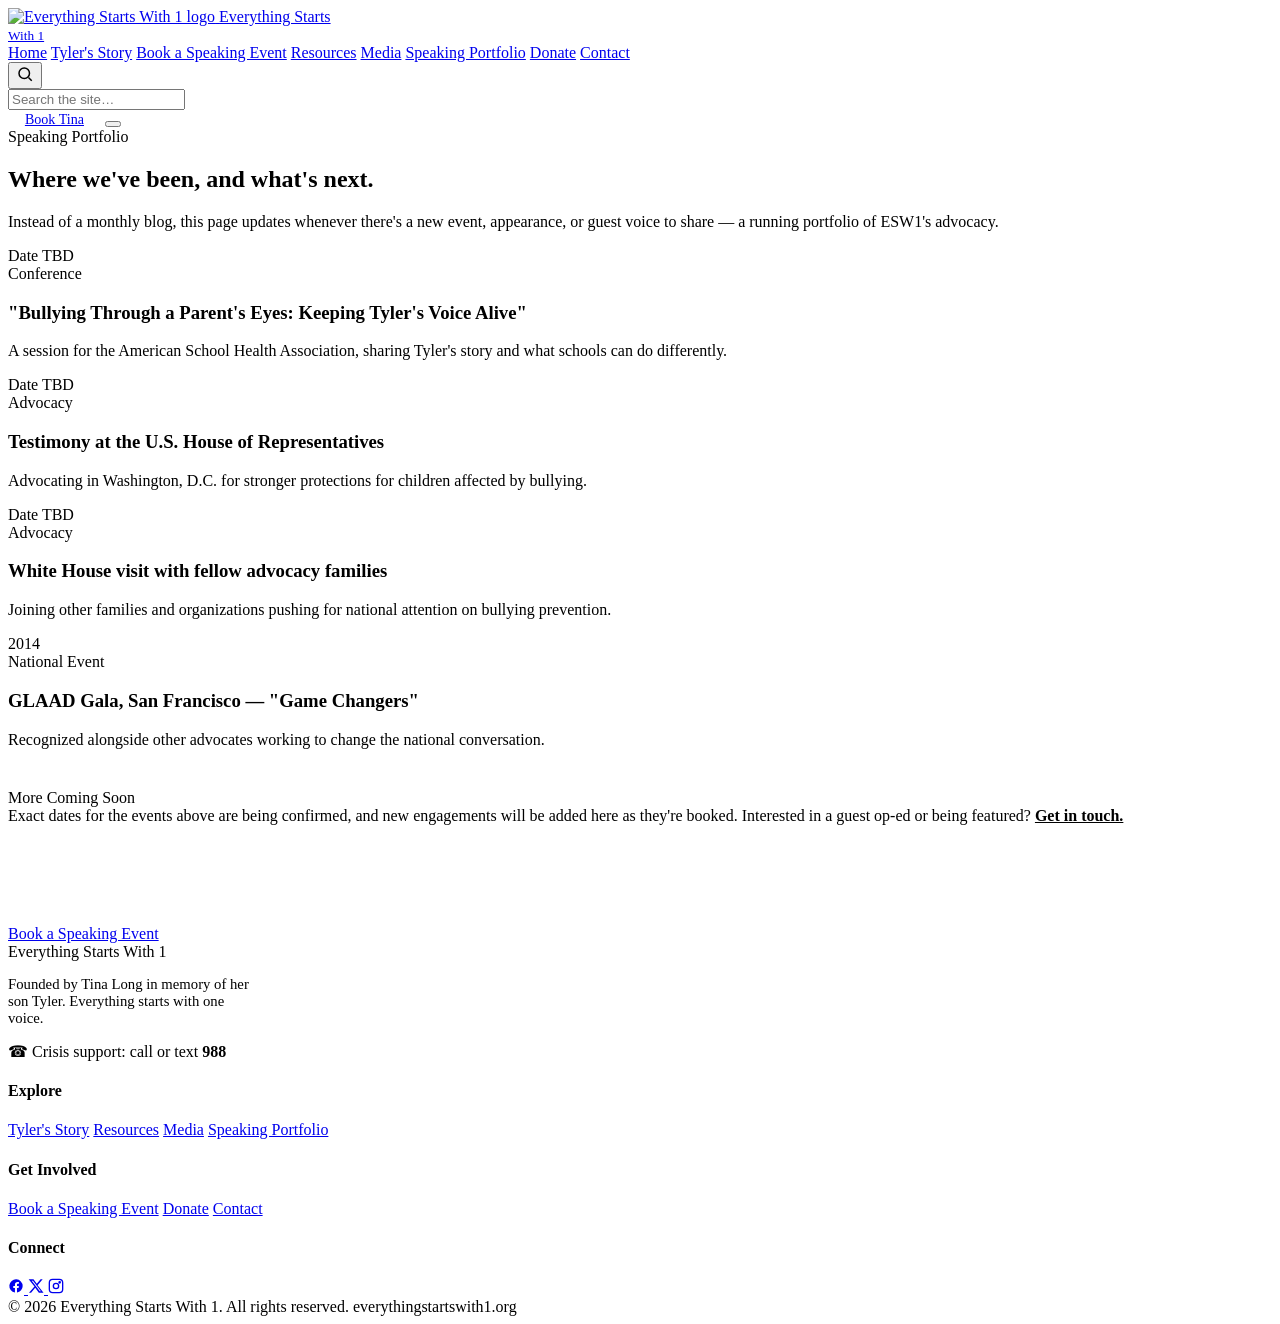
==== blog.html @ b25decd7 "Add files via upload" ====
<!DOCTYPE html>
<html lang="en">
<head>
<meta charset="UTF-8">
<meta name="viewport" content="width=device-width, initial-scale=1.0">
<title>Speaking Portfolio — Everything Starts With 1</title>
<meta name="description" content="A running record of Tina Long's speaking engagements and appearances, plus occasional guest op-eds.">
<link rel="icon" href="favicon.png">
<link rel="stylesheet" href="css/style.css">
</head>
<body>

<header class="site-header">
  <div class="nav-wrap">
    <a href="index.html" class="brand">
      <img src="assets/logo/esw1-logo.png" alt="Everything Starts With 1 logo">
      <span class="brand-name">Everything Starts<br><small>With 1</small></span>
    </a>
    <nav class="main-nav" aria-label="Primary">
      <a href="index.html">Home</a>
      <a href="tylers-story.html">Tyler's Story</a>
      <a href="book-a-speaking-event.html">Book a Speaking Event</a>
      <a href="resources.html">Resources</a>
      <a href="media.html">Media</a>
      <a href="blog.html" aria-current="page">Speaking Portfolio</a>
      <a href="donate.html">Donate</a>
      <a href="contact.html">Contact</a>
    </nav>
    <div class="nav-actions">
      <div class="search-wrap">
        <button class="search-toggle" aria-label="Search site">
          <svg width="18" height="18" viewBox="0 0 24 24" fill="none" stroke="currentColor" stroke-width="2"><circle cx="11" cy="11" r="7"/><line x1="21" y1="21" x2="16.65" y2="16.65"/></svg>
        </button>
        <div class="search-panel">
          <input type="search" class="search-input" placeholder="Search the site…" aria-label="Search">
          <div class="search-results"></div>
        </div>
      </div>
      <a href="book-a-speaking-event.html" class="btn btn-primary" style="padding:0.6em 1.2em;font-size:0.88rem;">Book Tina</a>
      <button class="nav-toggle" aria-label="Menu"><span></span><span></span><span></span></button>
    </div>
  </div>
</header>

<section class="page-hero">
  <div class="container">
    <span class="eyebrow">Speaking Portfolio</span>
    <h1>Where we've been, and what's next.</h1>
    <p class="lede">Instead of a monthly blog, this page updates whenever there's a new event, appearance, or guest voice to share — a running portfolio of ESW1's advocacy.</p>
  </div>
</section>

<section>
  <div class="container">
    <div class="event-list">

      <div class="event-row">
        <div class="event-date">Date TBD</div>
        <div>
          <span class="tag">Conference</span>
          <h3>"Bullying Through a Parent's Eyes: Keeping Tyler's Voice Alive"</h3>
          <p>A session for the American School Health Association, sharing Tyler's story and what schools can do differently.</p>
        </div>
      </div>

      <div class="event-row">
        <div class="event-date">Date TBD</div>
        <div>
          <span class="tag">Advocacy</span>
          <h3>Testimony at the U.S. House of Representatives</h3>
          <p>Advocating in Washington, D.C. for stronger protections for children affected by bullying.</p>
        </div>
      </div>

      <div class="event-row">
        <div class="event-date">Date TBD</div>
        <div>
          <span class="tag">Advocacy</span>
          <h3>White House visit with fellow advocacy families</h3>
          <p>Joining other families and organizations pushing for national attention on bullying prevention.</p>
        </div>
      </div>

      <div class="event-row">
        <div class="event-date">2014</div>
        <div>
          <span class="tag">National Event</span>
          <h3>GLAAD Gala, San Francisco — "Game Changers"</h3>
          <p>Recognized alongside other advocates working to change the national conversation.</p>
        </div>
      </div>

    </div>

    <div class="placeholder-box" style="margin-top:40px;">
      <span class="eyebrow">More Coming Soon</span>
      <p style="margin:0;">Exact dates for the events above are being confirmed, and new engagements will be added here as they're booked. Interested in a guest op-ed or being featured? <a href="contact.html" style="color:var(--color-orange-dark);font-weight:600;">Get in touch.</a></p>
    </div>
  </div>
</section>

<section class="section-alt tight">
  <div class="container">
    <div class="cta-band" style="background:var(--color-ink);">
      <div>
        <h2 style="color:#fff;">Have an event coming up?</h2>
        <p style="color:rgba(255,255,255,0.85);">Let's add it to the list — book Tina to speak with your community.</p>
      </div>
      <a href="book-a-speaking-event.html" class="btn btn-on-dark">Book a Speaking Event</a>
    </div>
  </div>
</section>

<footer class="site-footer">
  <div class="container">
    <div class="footer-grid">
      <div>
        <div class="footer-brand"><img src="assets/logo/esw1-logo.png" alt=""><span>Everything Starts With 1</span></div>
        <p style="max-width:34ch;font-size:0.92rem;">Founded by Tina Long in memory of her son Tyler. Everything starts with one voice.</p>
        <div class="footer-crisis">☎ Crisis support: call or text <strong>988</strong></div>
      </div>
      <div class="footer-col">
        <h4>Explore</h4>
        <a href="tylers-story.html">Tyler's Story</a>
        <a href="resources.html">Resources</a>
        <a href="media.html">Media</a>
        <a href="blog.html">Speaking Portfolio</a>
      </div>
      <div class="footer-col">
        <h4>Get Involved</h4>
        <a href="book-a-speaking-event.html">Book a Speaking Event</a>
        <a href="donate.html">Donate</a>
        <a href="contact.html">Contact</a>
      </div>
      <div class="footer-col">
        <h4>Connect</h4>
        <div class="social-row">
          <a href="https://www.facebook.com/everythingstartswith1" aria-label="Facebook" target="_blank" rel="noopener">
            <svg width="16" height="16" viewBox="0 0 24 24" fill="currentColor"><path d="M22 12a10 10 0 10-11.6 9.9v-7H7.9V12h2.5V9.8c0-2.5 1.5-3.9 3.8-3.9 1.1 0 2.2.2 2.2.2v2.5h-1.3c-1.2 0-1.6.8-1.6 1.6V12h2.8l-.4 2.9h-2.4v7A10 10 0 0022 12z"/></svg>
          </a>
          <a href="https://twitter.com/ESW1org" aria-label="Twitter / X" target="_blank" rel="noopener">
            <svg width="16" height="16" viewBox="0 0 24 24" fill="currentColor"><path d="M18.9 2H22l-7.6 8.7L23.3 22h-7l-5.5-7.2L4.6 22H1.5l8.2-9.3L1 2h7.2l5 6.6L18.9 2zm-1.2 18h1.7L7.4 4h-1.8l12.1 16z"/></svg>
          </a>
          <a href="#" aria-label="Instagram">
            <svg width="16" height="16" viewBox="0 0 24 24" fill="none" stroke="currentColor" stroke-width="2"><rect x="2" y="2" width="20" height="20" rx="5"/><circle cx="12" cy="12" r="4"/><circle cx="17.5" cy="6.5" r="1"/></svg>
          </a>
        </div>
      </div>
    </div>
    <div class="footer-bottom">
      <span>© 2026 Everything Starts With 1. All rights reserved.</span>
      <span>everythingstartswith1.org</span>
    </div>
  </div>
</footer>

<script src="js/main.js"></script>
</body>
</html>
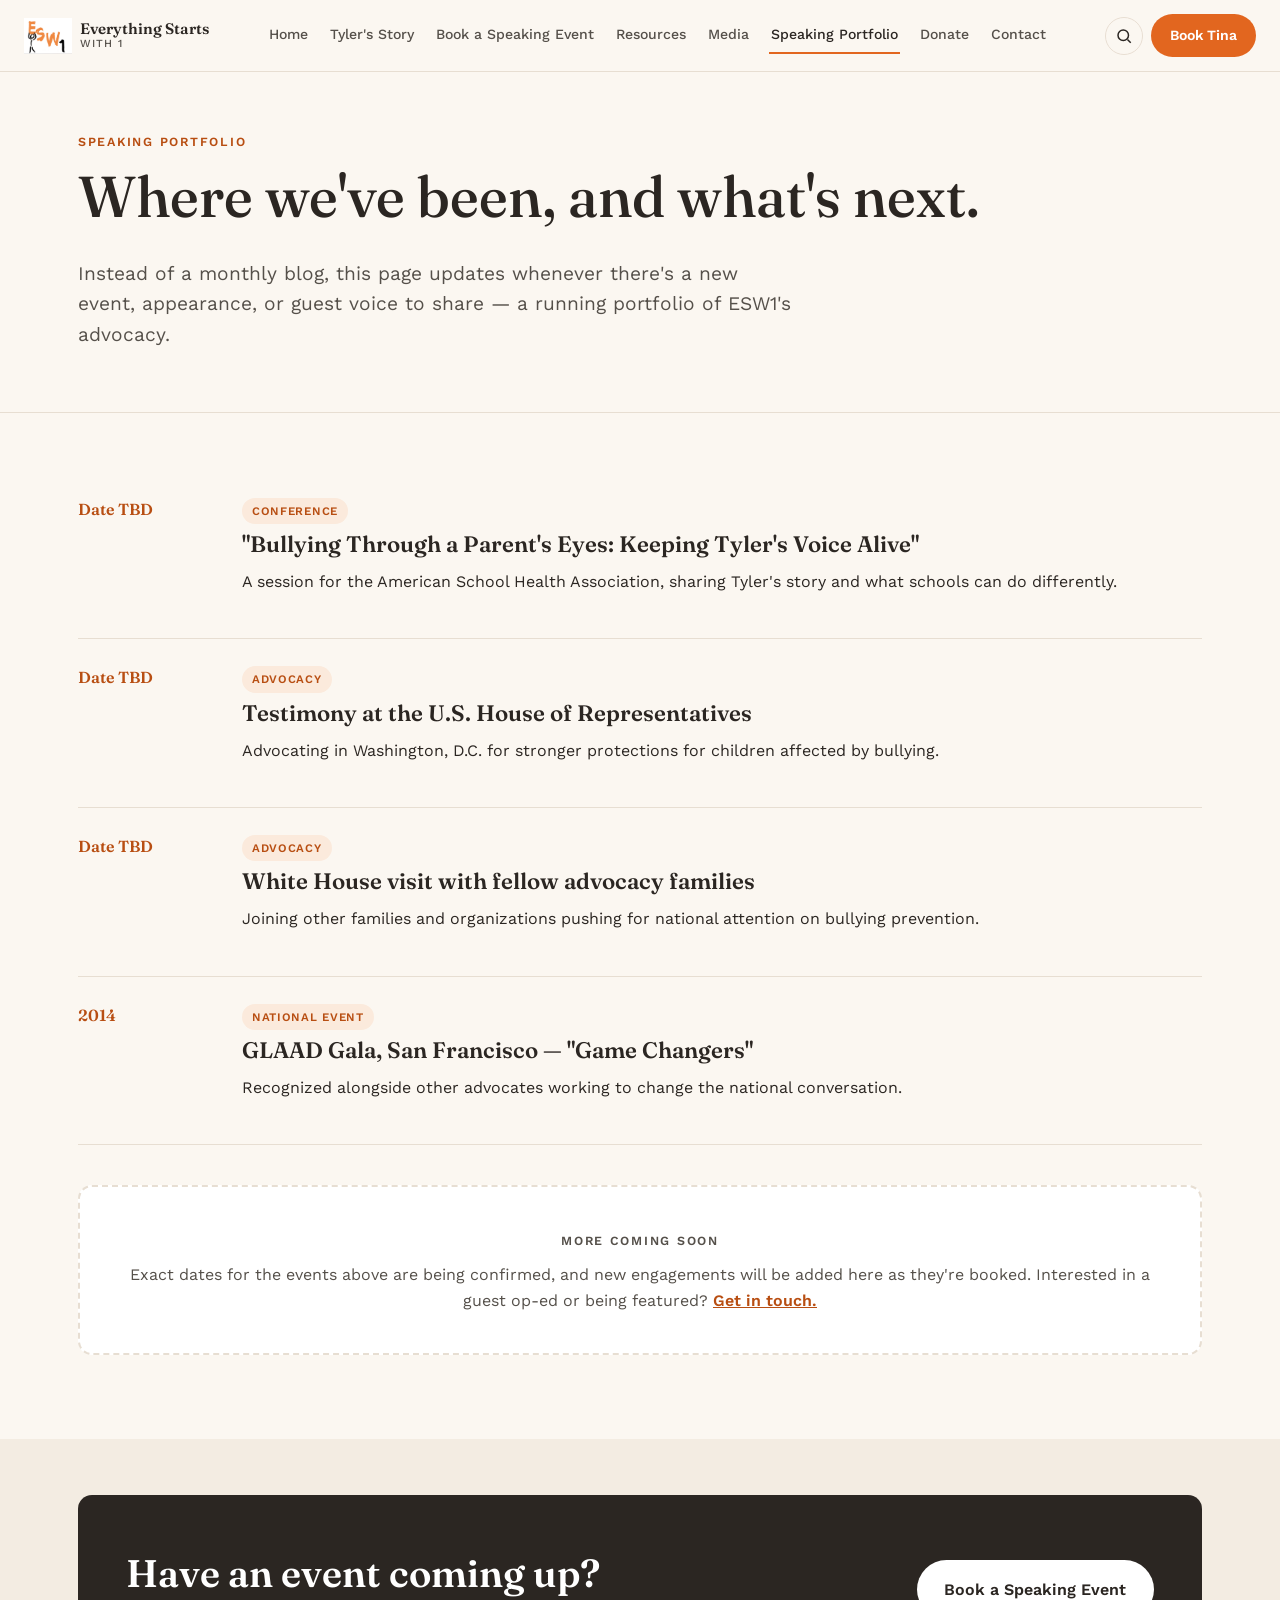
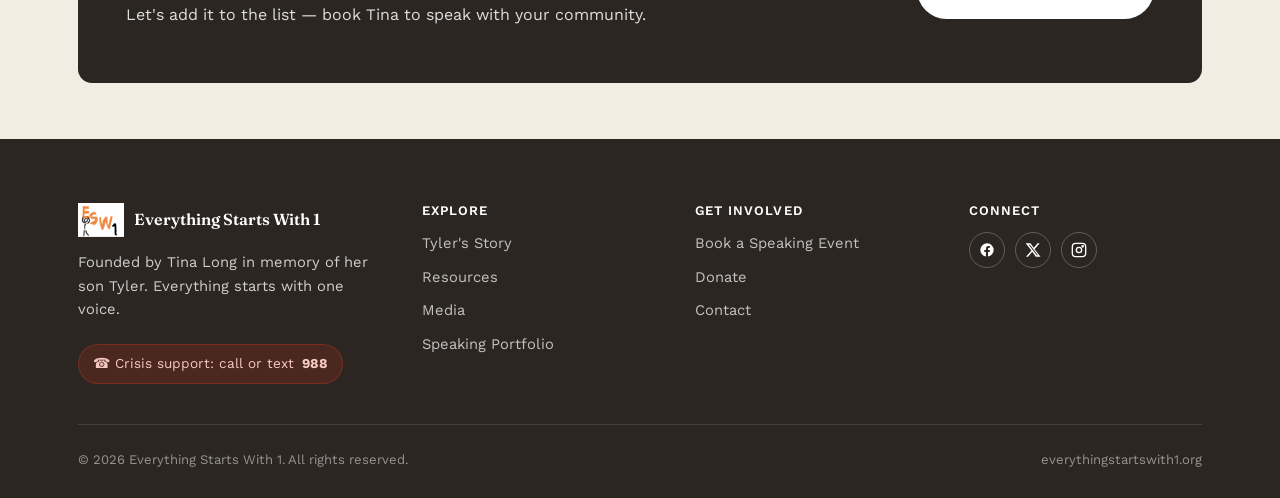
==== commit ffa3791d: "Add files via upload" ====
--- a/blog.html
+++ b/blog.html
@@ -6,14 +6,14 @@
 <title>Speaking Portfolio — Everything Starts With 1</title>
 <meta name="description" content="A running record of Tina Long's speaking engagements and appearances, plus occasional guest op-eds.">
 <link rel="icon" href="favicon.png">
-<link rel="stylesheet" href="css/style.css">
+<link rel="stylesheet" href="style.css">
 </head>
 <body>
 
 <header class="site-header">
   <div class="nav-wrap">
     <a href="index.html" class="brand">
-      <img src="assets/logo/esw1-logo.png" alt="Everything Starts With 1 logo">
+      <img src="esw1-logo.png" alt="Everything Starts With 1 logo">
       <span class="brand-name">Everything Starts<br><small>With 1</small></span>
     </a>
     <nav class="main-nav" aria-label="Primary">
@@ -115,7 +115,7 @@
   <div class="container">
     <div class="footer-grid">
       <div>
-        <div class="footer-brand"><img src="assets/logo/esw1-logo.png" alt=""><span>Everything Starts With 1</span></div>
+        <div class="footer-brand"><img src="esw1-logo.png" alt=""><span>Everything Starts With 1</span></div>
         <p style="max-width:34ch;font-size:0.92rem;">Founded by Tina Long in memory of her son Tyler. Everything starts with one voice.</p>
         <div class="footer-crisis">☎ Crisis support: call or text <strong>988</strong></div>
       </div>
@@ -154,6 +154,6 @@
   </div>
 </footer>
 
-<script src="js/main.js"></script>
+<script src="main.js"></script>
 </body>
 </html>
--- a/style.css
+++ b/style.css
@@ -0,0 +1,796 @@
+/* =========================================================
+   Everything Starts With 1 — Design System
+   Warm editorial: generous whitespace, big photography,
+   orange accent on soft neutrals, hopeful not somber.
+   ========================================================= */
+
+@import url('https://fonts.googleapis.com/css2?family=Fraunces:opsz,wght@9..144,400;9..144,500;9..144,600;9..144,700&family=Work+Sans:wght@400;500;600;700&display=swap');
+
+:root {
+  /* Color */
+  --color-orange: #E2661F;
+  --color-orange-dark: #B84E12;
+  --color-orange-tint: #FBEADC;
+  --color-ink: #2B2622;
+  --color-ink-soft: #55504A;
+  --color-paper: #FBF7F1;
+  --color-paper-alt: #F3ECE2;
+  --color-white: #FFFFFF;
+  --color-line: #E7DED2;
+  --color-crisis: #A6321F;
+  --color-crisis-tint: #FBE9E5;
+
+  /* Type */
+  --font-display: 'Fraunces', Georgia, serif;
+  --font-body: 'Work Sans', -apple-system, BlinkMacSystemFont, sans-serif;
+
+  /* Layout */
+  --max-width: 1180px;
+  --radius: 14px;
+  --radius-sm: 8px;
+  --shadow-soft: 0 12px 32px rgba(43, 38, 34, 0.08);
+}
+
+* { box-sizing: border-box; }
+html { scroll-behavior: smooth; }
+
+body {
+  margin: 0;
+  font-family: var(--font-body);
+  color: var(--color-ink);
+  background: var(--color-paper);
+  line-height: 1.6;
+  -webkit-font-smoothing: antialiased;
+}
+
+img { max-width: 100%; display: block; }
+
+a { color: inherit; }
+
+.container {
+  max-width: var(--max-width);
+  margin: 0 auto;
+  padding: 0 28px;
+}
+
+h1, h2, h3, h4 {
+  font-family: var(--font-display);
+  font-weight: 600;
+  line-height: 1.15;
+  margin: 0 0 0.5em;
+  color: var(--color-ink);
+}
+
+h1 { font-size: clamp(2.4rem, 4.5vw, 4rem); font-weight: 500; }
+h2 { font-size: clamp(1.9rem, 3vw, 2.6rem); }
+h3 { font-size: 1.4rem; }
+
+p { margin: 0 0 1.1em; }
+
+.eyebrow {
+  display: inline-block;
+  font-family: var(--font-body);
+  font-weight: 600;
+  font-size: 0.78rem;
+  letter-spacing: 0.14em;
+  text-transform: uppercase;
+  color: var(--color-orange-dark);
+  margin-bottom: 0.9em;
+}
+
+.lede {
+  font-size: 1.2rem;
+  color: var(--color-ink-soft);
+  max-width: 60ch;
+}
+
+/* Buttons */
+.btn {
+  display: inline-flex;
+  align-items: center;
+  gap: 0.5em;
+  font-family: var(--font-body);
+  font-weight: 600;
+  font-size: 1rem;
+  padding: 0.9em 1.6em;
+  border-radius: 999px;
+  text-decoration: none;
+  border: 2px solid transparent;
+  cursor: pointer;
+  transition: transform 0.15s ease, box-shadow 0.15s ease, background 0.15s ease, color .15s ease;
+}
+.btn-primary {
+  background: var(--color-orange);
+  color: var(--color-white);
+}
+.btn-primary:hover { background: var(--color-orange-dark); transform: translateY(-1px); }
+.btn-secondary {
+  background: transparent;
+  border-color: var(--color-ink);
+  color: var(--color-ink);
+}
+.btn-secondary:hover { background: var(--color-ink); color: var(--color-white); }
+.btn-on-dark {
+  background: var(--color-white);
+  color: var(--color-ink);
+}
+.btn-on-dark:hover { background: var(--color-orange-tint); }
+.btn-ghost {
+  background: transparent;
+  border-color: rgba(255,255,255,0.6);
+  color: var(--color-white);
+}
+.btn-ghost:hover { background: rgba(255,255,255,0.15); }
+
+.btn-row { display: flex; flex-wrap: wrap; gap: 14px; }
+
+/* =========================================================
+   Header / Nav
+   ========================================================= */
+.site-header {
+  position: sticky;
+  top: 0;
+  z-index: 100;
+  background: rgba(251, 247, 241, 0.92);
+  backdrop-filter: blur(8px);
+  border-bottom: 1px solid var(--color-line);
+}
+.nav-wrap {
+  max-width: 1360px;
+  margin: 0 auto;
+  padding: 14px 24px;
+  display: flex;
+  align-items: center;
+  justify-content: space-between;
+  gap: 16px;
+}
+.brand {
+  display: flex;
+  align-items: center;
+  gap: 8px;
+  text-decoration: none;
+  flex-shrink: 0;
+}
+.brand img { height: 36px; width: auto; }
+.brand-name {
+  font-family: var(--font-display);
+  font-weight: 600;
+  font-size: 0.95rem;
+  color: var(--color-ink);
+  line-height: 1.1;
+  white-space: nowrap;
+}
+.brand-name small {
+  display: block;
+  font-family: var(--font-body);
+  font-weight: 500;
+  font-size: 0.68rem;
+  letter-spacing: 0.08em;
+  text-transform: uppercase;
+  color: var(--color-ink-soft);
+}
+
+.main-nav {
+  display: flex;
+  align-items: center;
+  gap: 18px;
+  flex-wrap: nowrap;
+  white-space: nowrap;
+}
+.main-nav a {
+  text-decoration: none;
+  font-weight: 500;
+  font-size: 0.88rem;
+  color: var(--color-ink-soft);
+  padding: 6px 2px;
+  border-bottom: 2px solid transparent;
+  transition: color .15s ease, border-color .15s ease;
+}
+.main-nav a:hover,
+.main-nav a[aria-current="page"] {
+  color: var(--color-ink);
+  border-color: var(--color-orange);
+}
+
+.nav-actions { display: flex; align-items: center; gap: 8px; flex-shrink: 0; }
+
+.nav-toggle {
+  display: none;
+  background: none;
+  border: none;
+  cursor: pointer;
+  padding: 8px;
+}
+.nav-toggle span {
+  display: block;
+  width: 24px;
+  height: 2px;
+  background: var(--color-ink);
+  margin: 5px 0;
+}
+
+/* Search */
+.search-wrap { position: relative; }
+.search-toggle {
+  background: none;
+  border: 1px solid var(--color-line);
+  border-radius: 999px;
+  width: 38px;
+  height: 38px;
+  display: flex;
+  align-items: center;
+  justify-content: center;
+  cursor: pointer;
+  color: var(--color-ink);
+}
+.search-toggle:hover { background: var(--color-orange-tint); border-color: var(--color-orange); }
+.search-panel {
+  display: none;
+  position: absolute;
+  right: 0;
+  top: calc(100% + 10px);
+  width: min(360px, 88vw);
+  background: var(--color-white);
+  border: 1px solid var(--color-line);
+  border-radius: var(--radius);
+  box-shadow: var(--shadow-soft);
+  padding: 14px;
+}
+.search-panel.open { display: block; }
+.search-panel input[type="search"] {
+  width: 100%;
+  padding: 10px 12px;
+  border-radius: var(--radius-sm);
+  border: 1px solid var(--color-line);
+  font-family: var(--font-body);
+  font-size: 0.95rem;
+  outline: none;
+}
+.search-panel input[type="search"]:focus { border-color: var(--color-orange); }
+.search-results { margin-top: 10px; max-height: 300px; overflow-y: auto; }
+.search-results a {
+  display: block;
+  text-decoration: none;
+  padding: 9px 8px;
+  border-radius: var(--radius-sm);
+  color: var(--color-ink);
+}
+.search-results a:hover { background: var(--color-orange-tint); }
+.search-results .result-title { font-weight: 600; font-size: 0.92rem; }
+.search-results .result-desc { font-size: 0.82rem; color: var(--color-ink-soft); }
+.search-empty { font-size: 0.85rem; color: var(--color-ink-soft); padding: 8px; }
+
+/* =========================================================
+   Hero
+   ========================================================= */
+.hero {
+  position: relative;
+  overflow: hidden;
+  background: var(--color-ink);
+  color: var(--color-white);
+}
+.hero-grid {
+  max-width: var(--max-width);
+  margin: 0 auto;
+  padding: 64px 28px 56px;
+  display: grid;
+  grid-template-columns: 1.05fr 0.95fr;
+  gap: 48px;
+  align-items: center;
+}
+.hero-copy .eyebrow { color: #F4B183; }
+.hero h1 { color: var(--color-white); }
+.hero-copy .lede { color: rgba(255,255,255,0.82); }
+.hero-image-frame {
+  position: relative;
+  border-radius: var(--radius);
+  overflow: hidden;
+  box-shadow: var(--shadow-soft);
+  aspect-ratio: 4 / 5;
+}
+.hero-image-frame img {
+  width: 100%; height: 100%; object-fit: cover; object-position: top center;
+}
+.hero-image-caption {
+  position: absolute;
+  left: 0; right: 0; bottom: 0;
+  padding: 18px 20px;
+  background: linear-gradient(0deg, rgba(0,0,0,0.55), transparent);
+  color: #fff;
+  font-size: 0.85rem;
+}
+
+/* Tribute song widget */
+.song-widget {
+  margin-top: 28px;
+  display: inline-flex;
+  align-items: center;
+  gap: 12px;
+  background: rgba(255,255,255,0.08);
+  border: 1px solid rgba(255,255,255,0.22);
+  border-radius: 999px;
+  padding: 8px 18px 8px 8px;
+}
+.song-widget button.song-play {
+  width: 40px; height: 40px;
+  border-radius: 50%;
+  border: none;
+  background: var(--color-orange);
+  color: #fff;
+  display: flex; align-items: center; justify-content: center;
+  cursor: pointer;
+  flex-shrink: 0;
+}
+.song-widget button.song-play:hover { background: var(--color-orange-dark); }
+.song-meta { font-size: 0.85rem; line-height: 1.25; }
+.song-meta strong { display: block; font-size: 0.88rem; }
+.song-meta span { color: rgba(255,255,255,0.65); }
+
+/* =========================================================
+   Sections
+   ========================================================= */
+section { padding: 84px 0; }
+section.tight { padding: 56px 0; }
+.section-alt { background: var(--color-paper-alt); }
+.section-ink { background: var(--color-ink); color: var(--color-white); }
+.section-ink .eyebrow { color: #F4B183; }
+.section-ink h2 { color: var(--color-white); }
+
+.section-head {
+  max-width: 640px;
+  margin: 0 auto 44px;
+  text-align: center;
+}
+.section-head.left { margin: 0 0 44px; text-align: left; }
+
+/* Mission / story hook */
+.hook-grid {
+  display: grid;
+  grid-template-columns: 0.9fr 1.1fr;
+  gap: 56px;
+  align-items: center;
+}
+.hook-grid img {
+  border-radius: var(--radius);
+  box-shadow: var(--shadow-soft);
+}
+.mission-quote {
+  font-family: var(--font-display);
+  font-size: clamp(1.3rem, 2vw, 1.7rem);
+  font-weight: 500;
+  line-height: 1.4;
+  color: var(--color-ink);
+  border-left: 3px solid var(--color-orange);
+  padding-left: 22px;
+  margin: 26px 0;
+}
+
+/* Cards / grid */
+.grid-3 { display: grid; grid-template-columns: repeat(3, 1fr); gap: 28px; }
+.grid-2 { display: grid; grid-template-columns: repeat(2, 1fr); gap: 28px; }
+.card {
+  background: var(--color-white);
+  border-radius: var(--radius);
+  padding: 32px 28px;
+  border: 1px solid var(--color-line);
+  height: 100%;
+}
+.card .icon-badge {
+  width: 46px; height: 46px;
+  border-radius: 50%;
+  background: var(--color-orange-tint);
+  color: var(--color-orange-dark);
+  display: flex; align-items: center; justify-content: center;
+  margin-bottom: 16px;
+}
+
+/* CTA band */
+.cta-band {
+  background: var(--color-orange);
+  color: var(--color-white);
+  border-radius: var(--radius);
+  padding: 56px 48px;
+  display: flex;
+  align-items: center;
+  justify-content: space-between;
+  gap: 32px;
+  flex-wrap: wrap;
+}
+.cta-band h2 { color: var(--color-white); margin-bottom: 6px; }
+.cta-band p { color: rgba(255,255,255,0.9); margin: 0; }
+
+/* Crisis strip */
+.crisis-strip {
+  background: var(--color-crisis-tint);
+  border-top: 1px solid #EFCFC7;
+  border-bottom: 1px solid #EFCFC7;
+}
+.crisis-strip .container {
+  padding-top: 18px;
+  padding-bottom: 18px;
+  display: flex;
+  align-items: center;
+  gap: 14px;
+  flex-wrap: wrap;
+  justify-content: center;
+  text-align: center;
+}
+.crisis-strip strong { color: var(--color-crisis); }
+.crisis-strip a.btn {
+  padding: 0.5em 1.2em;
+  font-size: 0.9rem;
+  background: var(--color-crisis);
+  color: #fff;
+}
+.crisis-strip a.btn:hover { background: #7E2617; }
+
+/* Carousel */
+.carousel {
+  display: flex;
+  gap: 18px;
+  overflow-x: auto;
+  scroll-snap-type: x mandatory;
+  padding-bottom: 10px;
+  -webkit-overflow-scrolling: touch;
+}
+.carousel::-webkit-scrollbar { height: 8px; }
+.carousel::-webkit-scrollbar-thumb { background: var(--color-line); border-radius: 8px; }
+.carousel-item {
+  flex: 0 0 auto;
+  width: 260px;
+  scroll-snap-align: start;
+  border-radius: var(--radius-sm);
+  overflow: hidden;
+  box-shadow: var(--shadow-soft);
+  background: var(--color-white);
+}
+.carousel-item img { width: 100%; height: 300px; object-fit: cover; }
+.carousel-item .cap { padding: 10px 12px; font-size: 0.82rem; color: var(--color-ink-soft); }
+
+/* Timeline (Tyler's Story) */
+.timeline { border-left: 2px solid var(--color-line); margin-left: 8px; padding-left: 32px; }
+.timeline-item { position: relative; padding-bottom: 40px; }
+.timeline-item:last-child { padding-bottom: 0; }
+.timeline-item::before {
+  content: '';
+  position: absolute;
+  left: -38px; top: 4px;
+  width: 12px; height: 12px;
+  border-radius: 50%;
+  background: var(--color-orange);
+  border: 3px solid var(--color-paper);
+  box-shadow: 0 0 0 2px var(--color-orange);
+}
+.timeline-item .year {
+  font-family: var(--font-display);
+  color: var(--color-orange-dark);
+  font-weight: 600;
+  font-size: 0.95rem;
+  margin-bottom: 4px;
+  display: block;
+}
+
+/* Forms */
+.form-card {
+  background: var(--color-white);
+  border: 1px solid var(--color-line);
+  border-radius: var(--radius);
+  padding: 40px;
+  box-shadow: var(--shadow-soft);
+}
+.form-row { margin-bottom: 20px; }
+.form-row label {
+  display: block;
+  font-weight: 600;
+  font-size: 0.9rem;
+  margin-bottom: 6px;
+}
+.form-row input,
+.form-row textarea,
+.form-row select {
+  width: 100%;
+  padding: 12px 14px;
+  border-radius: var(--radius-sm);
+  border: 1px solid var(--color-line);
+  font-family: var(--font-body);
+  font-size: 1rem;
+  background: var(--color-paper);
+  outline: none;
+}
+.form-row input:focus,
+.form-row textarea:focus,
+.form-row select:focus { border-color: var(--color-orange); background: var(--color-white); }
+.form-row.two-col { display: grid; grid-template-columns: 1fr 1fr; gap: 20px; }
+.form-note { font-size: 0.85rem; color: var(--color-ink-soft); margin-top: 14px; }
+.form-success {
+  display: none;
+  background: #EAF5EC;
+  border: 1px solid #C8E6CB;
+  color: #2E5D34;
+  padding: 16px 18px;
+  border-radius: var(--radius-sm);
+  margin-bottom: 20px;
+  font-size: 0.92rem;
+}
+
+/* Credibility: stats, featured-in pills, accordion lists */
+.stat-grid {
+  display: grid;
+  grid-template-columns: repeat(4, 1fr);
+  gap: 20px;
+  margin-bottom: 40px;
+}
+.stat-card {
+  text-align: center;
+  background: var(--color-white);
+  border: 1px solid var(--color-line);
+  border-radius: var(--radius);
+  padding: 26px 16px;
+}
+.stat-card .num {
+  display: block;
+  font-family: var(--font-display);
+  font-size: 2.1rem;
+  font-weight: 600;
+  color: var(--color-orange-dark);
+  line-height: 1;
+  margin-bottom: 6px;
+}
+.stat-card .label {
+  font-size: 0.82rem;
+  color: var(--color-ink-soft);
+  letter-spacing: 0.02em;
+}
+
+.featured-in-label {
+  font-size: 0.78rem;
+  font-weight: 600;
+  letter-spacing: 0.1em;
+  text-transform: uppercase;
+  color: var(--color-ink-soft);
+  margin-bottom: 14px;
+}
+.pill-row { display: flex; flex-wrap: wrap; gap: 10px; }
+.pill {
+  display: inline-block;
+  background: var(--color-white);
+  border: 1px solid var(--color-line);
+  border-radius: 999px;
+  padding: 8px 18px;
+  font-size: 0.88rem;
+  font-weight: 600;
+  color: var(--color-ink);
+}
+
+.detail-lists { display: flex; flex-direction: column; gap: 12px; }
+.detail-lists details {
+  background: var(--color-white);
+  border: 1px solid var(--color-line);
+  border-radius: var(--radius-sm);
+  padding: 4px 22px;
+}
+.detail-lists summary {
+  cursor: pointer;
+  padding: 16px 0;
+  font-weight: 600;
+  font-family: var(--font-display);
+  font-size: 1.05rem;
+  display: flex;
+  align-items: center;
+  justify-content: space-between;
+  list-style: none;
+}
+.detail-lists summary::-webkit-details-marker { display: none; }
+.detail-lists summary::after {
+  content: '+';
+  font-size: 1.3rem;
+  color: var(--color-orange);
+  font-weight: 400;
+  margin-left: 12px;
+}
+.detail-lists details[open] summary::after { content: '–'; }
+.detail-lists .list-columns {
+  columns: 2;
+  column-gap: 28px;
+  padding: 0 0 20px;
+  font-size: 0.92rem;
+  color: var(--color-ink-soft);
+}
+.detail-lists .list-columns div { break-inside: avoid; padding: 4px 0; }
+
+.press-list { display: flex; flex-direction: column; gap: 0; }
+.press-row {
+  display: flex;
+  align-items: baseline;
+  justify-content: space-between;
+  gap: 20px;
+  padding: 18px 0;
+  border-bottom: 1px solid var(--color-line);
+  text-decoration: none;
+  color: var(--color-ink);
+}
+.press-row:last-child { border-bottom: none; }
+.press-row:hover .press-title { color: var(--color-orange-dark); }
+.press-row .press-outlet {
+  font-size: 0.78rem;
+  font-weight: 600;
+  letter-spacing: 0.06em;
+  text-transform: uppercase;
+  color: var(--color-orange-dark);
+  flex-shrink: 0;
+  width: 150px;
+}
+.press-row .press-title { font-weight: 500; transition: color .15s ease; }
+.press-row .press-arrow { flex-shrink: 0; color: var(--color-ink-soft); }
+
+/* Placeholder / reserved section */
+.placeholder-box {
+  border: 2px dashed var(--color-line);
+  border-radius: var(--radius);
+  padding: 40px;
+  text-align: center;
+  color: var(--color-ink-soft);
+  background: var(--color-white);
+}
+.placeholder-box .eyebrow { color: var(--color-ink-soft); }
+
+/* Media embeds */
+.video-frame {
+  position: relative;
+  width: 100%;
+  aspect-ratio: 16/9;
+  border-radius: var(--radius);
+  overflow: hidden;
+  box-shadow: var(--shadow-soft);
+  background: #000;
+}
+.video-frame iframe { width: 100%; height: 100%; border: 0; }
+
+.media-gallery { display: grid; grid-template-columns: repeat(3, 1fr); gap: 20px; }
+.media-gallery figure { margin: 0; border-radius: var(--radius-sm); overflow: hidden; box-shadow: var(--shadow-soft); background: var(--color-white); }
+.media-gallery img { height: 220px; width: 100%; object-fit: cover; }
+.media-gallery figcaption { padding: 10px 12px; font-size: 0.8rem; color: var(--color-ink-soft); }
+
+/* Blog / speaking portfolio */
+.event-list { display: flex; flex-direction: column; gap: 0; }
+.event-row {
+  display: grid;
+  grid-template-columns: 140px 1fr;
+  gap: 24px;
+  padding: 26px 0;
+  border-bottom: 1px solid var(--color-line);
+  align-items: start;
+}
+.event-row:first-child { padding-top: 0; }
+.event-date { font-family: var(--font-display); color: var(--color-orange-dark); font-weight: 600; }
+.tag {
+  display: inline-block;
+  font-size: 0.72rem;
+  font-weight: 600;
+  letter-spacing: 0.06em;
+  text-transform: uppercase;
+  background: var(--color-orange-tint);
+  color: var(--color-orange-dark);
+  padding: 4px 10px;
+  border-radius: 999px;
+  margin-bottom: 8px;
+}
+
+/* Footer */
+.site-footer {
+  background: var(--color-ink);
+  color: rgba(255,255,255,0.78);
+  padding: 64px 0 28px;
+}
+.footer-grid {
+  display: grid;
+  grid-template-columns: 1.3fr 1fr 1fr 1fr;
+  gap: 40px;
+  padding-bottom: 40px;
+  border-bottom: 1px solid rgba(255,255,255,0.12);
+}
+.footer-brand { display: flex; align-items: center; gap: 10px; margin-bottom: 14px; }
+.footer-brand img { height: 34px; }
+.footer-brand span { font-family: var(--font-display); color: #fff; font-weight: 600; }
+.footer-col h4 {
+  color: #fff;
+  font-family: var(--font-body);
+  font-size: 0.82rem;
+  letter-spacing: 0.08em;
+  text-transform: uppercase;
+  margin-bottom: 14px;
+}
+.footer-col a {
+  display: block;
+  text-decoration: none;
+  color: rgba(255,255,255,0.72);
+  font-size: 0.92rem;
+  margin-bottom: 10px;
+}
+.footer-col a:hover { color: #fff; }
+.footer-crisis {
+  margin-top: 6px;
+  display: inline-flex;
+  align-items: center;
+  gap: 8px;
+  background: rgba(166,50,31,0.25);
+  border: 1px solid rgba(166,50,31,0.5);
+  padding: 8px 14px;
+  border-radius: 999px;
+  font-size: 0.85rem;
+  color: #F6C9C1;
+}
+.footer-bottom {
+  padding-top: 24px;
+  display: flex;
+  justify-content: space-between;
+  flex-wrap: wrap;
+  gap: 10px;
+  font-size: 0.82rem;
+  color: rgba(255,255,255,0.5);
+}
+.social-row { display: flex; gap: 10px; }
+.social-row a {
+  width: 36px; height: 36px;
+  border-radius: 50%;
+  border: 1px solid rgba(255,255,255,0.25);
+  display: flex; align-items: center; justify-content: center;
+  color: #fff;
+  text-decoration: none;
+}
+.social-row a:hover { background: var(--color-orange); border-color: var(--color-orange); }
+
+/* Page hero (interior pages) */
+.page-hero {
+  padding: 56px 0 40px;
+  border-bottom: 1px solid var(--color-line);
+}
+.page-hero .lede { margin-top: 10px; }
+
+/* Utility */
+.text-center { text-align: center; }
+.mt-0 { margin-top: 0; }
+.stack-lg > * + * { margin-top: 24px; }
+.tone-note {
+  font-size: 0.85rem;
+  color: var(--color-ink-soft);
+  background: var(--color-paper-alt);
+  border-radius: var(--radius-sm);
+  padding: 12px 16px;
+}
+
+/* Responsive */
+@media (max-width: 900px) {
+  .hero-grid { grid-template-columns: 1fr; padding-top: 40px; }
+  .hero-image-frame { order: -1; aspect-ratio: 16/10; }
+  .hook-grid { grid-template-columns: 1fr; gap: 32px; }
+  .grid-3, .grid-2, .media-gallery, .footer-grid { grid-template-columns: 1fr 1fr; }
+  .form-row.two-col { grid-template-columns: 1fr; }
+  .event-row { grid-template-columns: 1fr; gap: 6px; }
+}
+
+@media (max-width: 1060px) {
+  .main-nav { display: none; }
+  .nav-toggle { display: block; }
+  body.nav-open .main-nav {
+    display: flex;
+    flex-direction: column;
+    position: absolute;
+    top: 100%;
+    left: 0; right: 0;
+    background: var(--color-paper);
+    border-bottom: 1px solid var(--color-line);
+    padding: 16px 28px 24px;
+    gap: 14px;
+  }
+}
+
+@media (max-width: 720px) {
+  .grid-3, .grid-2, .media-gallery, .footer-grid { grid-template-columns: 1fr; }
+  .cta-band { flex-direction: column; text-align: center; }
+  section { padding: 56px 0; }
+  .stat-grid { grid-template-columns: repeat(2, 1fr); gap: 12px; }
+  .detail-lists .list-columns { columns: 1; }
+  .press-row { flex-direction: column; gap: 4px; }
+  .press-row .press-outlet { width: auto; }
+}
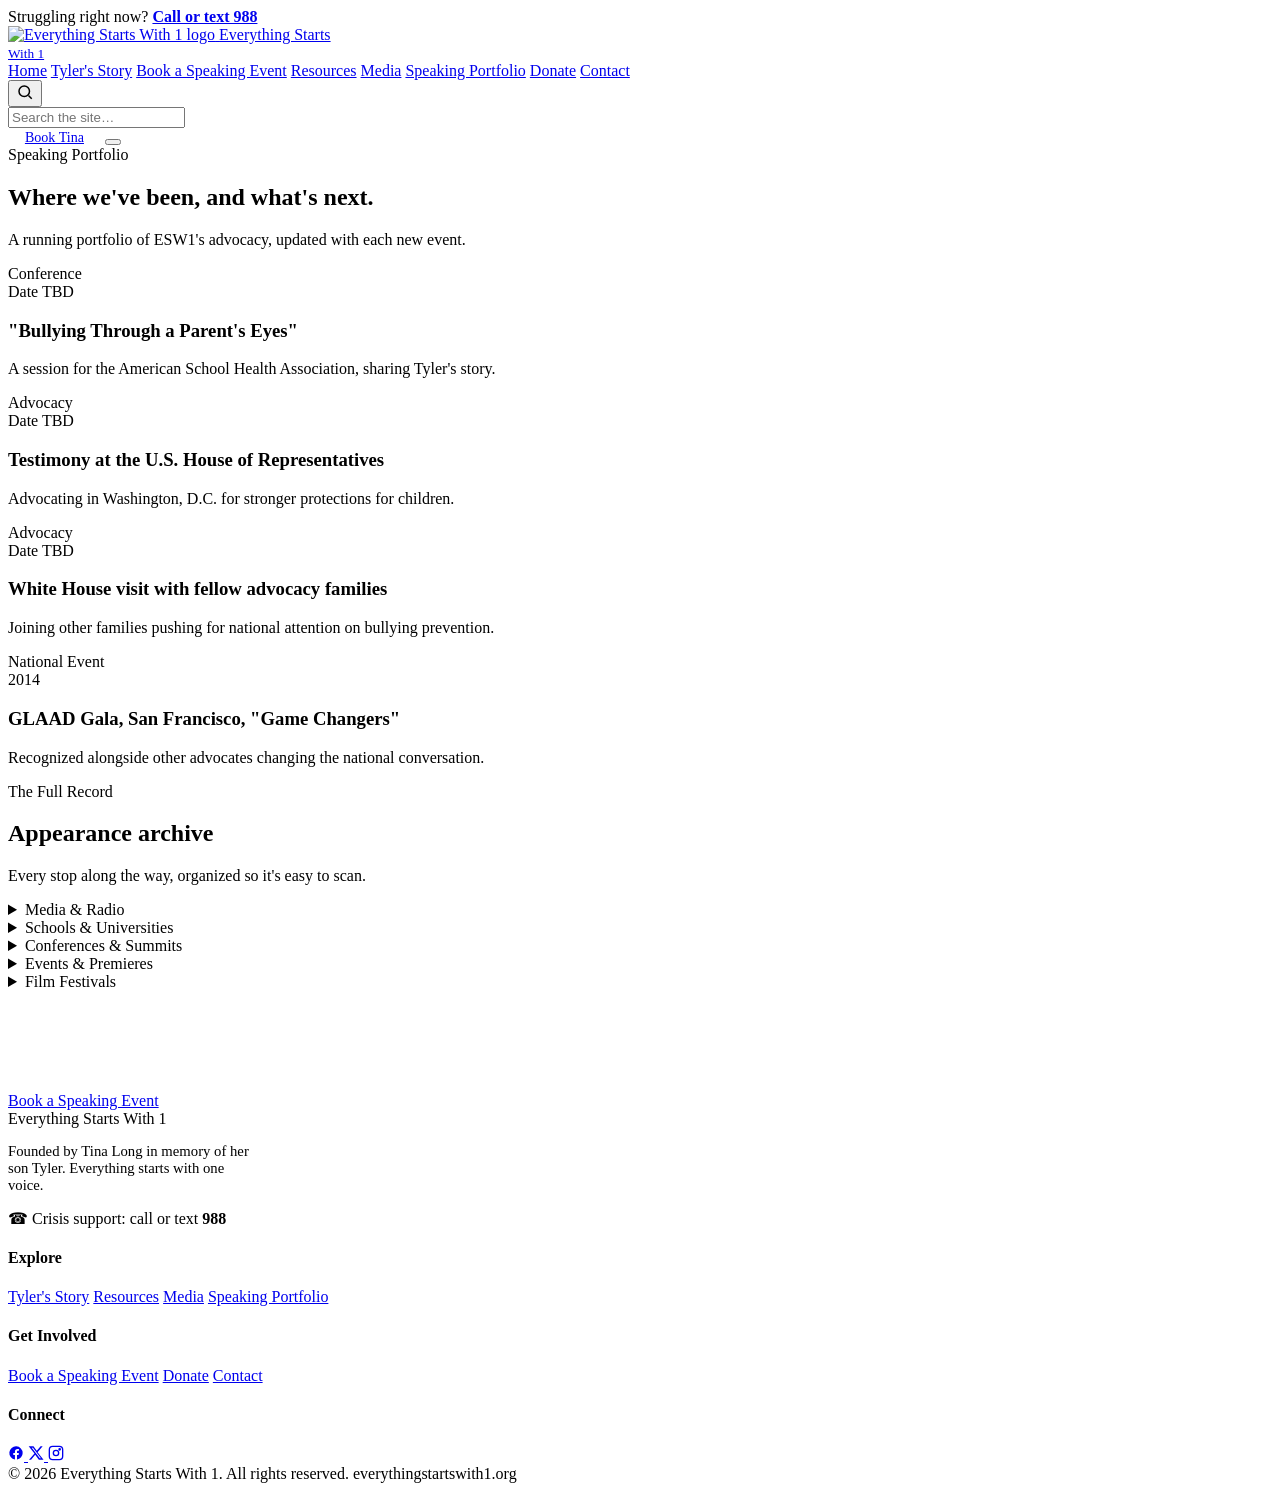
==== commit c253c834: "Add files via upload" ====
--- a/blog.html
+++ b/blog.html
@@ -3,17 +3,23 @@
 <head>
 <meta charset="UTF-8">
 <meta name="viewport" content="width=device-width, initial-scale=1.0">
-<title>Speaking Portfolio — Everything Starts With 1</title>
+<title>Speaking Portfolio | Everything Starts With 1</title>
 <meta name="description" content="A running record of Tina Long's speaking engagements and appearances, plus occasional guest op-eds.">
 <link rel="icon" href="favicon.png">
-<link rel="stylesheet" href="style.css">
+<link rel="stylesheet" href="css/style.css">
 </head>
 <body>
 
 <header class="site-header">
+  <div class="crisis-strip" id="help">
+    <div class="container">
+      <span>Struggling right now?</span>
+      <a href="tel:988"><strong>Call or text 988</strong></a>
+    </div>
+  </div>
   <div class="nav-wrap">
     <a href="index.html" class="brand">
-      <img src="esw1-logo.png" alt="Everything Starts With 1 logo">
+      <img src="assets/logo/esw1-logo.png" alt="Everything Starts With 1 logo">
       <span class="brand-name">Everything Starts<br><small>With 1</small></span>
     </a>
     <nav class="main-nav" aria-label="Primary">
@@ -46,55 +52,150 @@
   <div class="container">
     <span class="eyebrow">Speaking Portfolio</span>
     <h1>Where we've been, and what's next.</h1>
-    <p class="lede">Instead of a monthly blog, this page updates whenever there's a new event, appearance, or guest voice to share — a running portfolio of ESW1's advocacy.</p>
+    <p class="lede">A running portfolio of ESW1's advocacy, updated with each new event.</p>
   </div>
 </section>
 
 <section>
   <div class="container">
-    <div class="event-list">
-
-      <div class="event-row">
+    <div class="portfolio-timeline">
+
+      <div class="portfolio-event">
+        <span class="tag">Conference</span>
         <div class="event-date">Date TBD</div>
-        <div>
-          <span class="tag">Conference</span>
-          <h3>"Bullying Through a Parent's Eyes: Keeping Tyler's Voice Alive"</h3>
-          <p>A session for the American School Health Association, sharing Tyler's story and what schools can do differently.</p>
-        </div>
-      </div>
-
-      <div class="event-row">
+        <h3>"Bullying Through a Parent's Eyes"</h3>
+        <p>A session for the American School Health Association, sharing Tyler's story.</p>
+      </div>
+
+      <div class="portfolio-event">
+        <span class="tag">Advocacy</span>
         <div class="event-date">Date TBD</div>
-        <div>
-          <span class="tag">Advocacy</span>
-          <h3>Testimony at the U.S. House of Representatives</h3>
-          <p>Advocating in Washington, D.C. for stronger protections for children affected by bullying.</p>
-        </div>
-      </div>
-
-      <div class="event-row">
+        <h3>Testimony at the U.S. House of Representatives</h3>
+        <p>Advocating in Washington, D.C. for stronger protections for children.</p>
+      </div>
+
+      <div class="portfolio-event">
+        <span class="tag">Advocacy</span>
         <div class="event-date">Date TBD</div>
-        <div>
-          <span class="tag">Advocacy</span>
-          <h3>White House visit with fellow advocacy families</h3>
-          <p>Joining other families and organizations pushing for national attention on bullying prevention.</p>
-        </div>
-      </div>
-
-      <div class="event-row">
+        <h3>White House visit with fellow advocacy families</h3>
+        <p>Joining other families pushing for national attention on bullying prevention.</p>
+      </div>
+
+      <div class="portfolio-event">
+        <span class="tag">National Event</span>
         <div class="event-date">2014</div>
-        <div>
-          <span class="tag">National Event</span>
-          <h3>GLAAD Gala, San Francisco — "Game Changers"</h3>
-          <p>Recognized alongside other advocates working to change the national conversation.</p>
-        </div>
-      </div>
-
-    </div>
-
-    <div class="placeholder-box" style="margin-top:40px;">
-      <span class="eyebrow">More Coming Soon</span>
-      <p style="margin:0;">Exact dates for the events above are being confirmed, and new engagements will be added here as they're booked. Interested in a guest op-ed or being featured? <a href="contact.html" style="color:var(--color-orange-dark);font-weight:600;">Get in touch.</a></p>
+        <h3>GLAAD Gala, San Francisco, "Game Changers"</h3>
+        <p>Recognized alongside other advocates changing the national conversation.</p>
+      </div>
+
+    </div>
+  </div>
+</section>
+
+<section class="section-alt">
+  <div class="container">
+    <div class="section-head left">
+      <span class="eyebrow">The Full Record</span>
+      <h2>Appearance archive</h2>
+      <p class="lede">Every stop along the way, organized so it's easy to scan.</p>
+    </div>
+
+    <div class="detail-lists">
+      <details>
+        <summary>Media &amp; Radio</summary>
+        <div class="list-columns">
+          <div>20/20</div>
+          <div>Ellen Show</div>
+          <div>CNN Headline News</div>
+          <div>Good Morning America</div>
+          <div>Nightline</div>
+          <div>Fox News</div>
+          <div>NPR</div>
+          <div>Sean Hannity Show</div>
+          <div>The Bully Battle, 1-hour special</div>
+          <div>Chattanooga TV</div>
+          <div>WatchDOGS Radio Show</div>
+          <div>Jon Hansen Radio Show</div>
+          <div>Lizzie Sider's Anti-Bullying Special</div>
+          <div>US Army Anti-Bullying Video, OH</div>
+          <div>Cassandra Perkins Radio Show</div>
+        </div>
+        <p style="font-size:0.85rem;color:var(--color-ink-soft);padding-bottom:16px;margin:0;">Video and article links for several of these are on the <a href="media.html" style="color:var(--color-orange-dark);font-weight:600;">Media page</a>.</p>
+      </details>
+
+      <details>
+        <summary>Schools &amp; Universities</summary>
+        <div class="list-columns">
+          <div>Haleyville Middle School, AL</div>
+          <div>Southern Poly Tech College, GA</div>
+          <div>Legacy Charter Schools, SC</div>
+          <div>University of Arizona</div>
+          <div>Southeast High School, GA</div>
+          <div>University of Northern Iowa</div>
+          <div>University of Hartford</div>
+          <div>Vanderbilt University</div>
+          <div>Green Chimneys Schools, NY</div>
+          <div>Jewish Temple, FL</div>
+          <div>Westfield Schools, IN</div>
+          <div>Lake Highland Prep School, FL</div>
+          <div>North Fayette Valley School, IA</div>
+          <div>Northwood Kensett School, IA</div>
+          <div>North Iowa Community College</div>
+          <div>Dalton State College</div>
+        </div>
+        <p style="font-size:0.85rem;color:var(--color-ink-soft);padding-bottom:16px;margin:0;">Plus schools in LA, Chicago, Missouri, and CT/MA, and virtual talks in TX, Iowa, Australia, and the Philippines.</p>
+      </details>
+
+      <details>
+        <summary>Conferences &amp; Summits</summary>
+        <div class="list-columns">
+          <div>BBYO Jewish Conference</div>
+          <div>White House Caucus on Anti-Bullying</div>
+          <div>National Karate Conference</div>
+          <div>American School Health Association</div>
+          <div>Wired Differently Conference</div>
+          <div>National Association of School Nurses</div>
+          <div>Texas State University Anti-Bullying Summit</div>
+          <div>Out &amp; Equal Conference</div>
+          <div>School Nurse Education Day</div>
+        </div>
+      </details>
+
+      <details>
+        <summary>Events &amp; Premieres</summary>
+        <div class="list-columns">
+          <div>MPAA Screening, Washington D.C.</div>
+          <div>"Bully" Premiere, Chinese Theater, LA</div>
+          <div>"Bully" Premiere, Atlanta</div>
+          <div>"Bully" Premiere, Chattanooga</div>
+          <div>White House Screening of "Bully"</div>
+          <div>Dept. of Education Screening of "Bully"</div>
+          <div>"Bully" Screening, South Carolina</div>
+          <div>Award from the Army, OH, for anti-bullying work</div>
+          <div>Columbia University Film Awards, NYC</div>
+          <div>Brit Doc Awards, NYC</div>
+          <div>GLAAD Media Awards, San Francisco</div>
+          <div>GLAAD Gala, Atlanta</div>
+          <div>Out with the Stars (PFLAG) Awards</div>
+          <div>Foster Parents Event, Dalton, GA</div>
+          <div>URJ Camp Coleman, GA</div>
+          <div>URJ Camp Eisner &amp; Camp Crane Lake, MA</div>
+          <div>Lear Retreat Center Conference, CT</div>
+          <div>Mitspah Jewish Temple, Chattanooga, TN</div>
+        </div>
+      </details>
+
+      <details>
+        <summary>Film Festivals</summary>
+        <div class="list-columns">
+          <div>Tribeca Film Festival</div>
+          <div>Silver Docs Film Festival</div>
+          <div>Chicago Film Festival</div>
+          <div>True/False Film Festival</div>
+          <div>Hamptons Film Festival</div>
+          <div>Chattanooga Film Festival</div>
+        </div>
+      </details>
     </div>
   </div>
 </section>
@@ -104,7 +205,7 @@
     <div class="cta-band" style="background:var(--color-ink);">
       <div>
         <h2 style="color:#fff;">Have an event coming up?</h2>
-        <p style="color:rgba(255,255,255,0.85);">Let's add it to the list — book Tina to speak with your community.</p>
+        <p style="color:rgba(255,255,255,0.85);">Let's add it to the list. Book Tina to speak with your community.</p>
       </div>
       <a href="book-a-speaking-event.html" class="btn btn-on-dark">Book a Speaking Event</a>
     </div>
@@ -115,7 +216,7 @@
   <div class="container">
     <div class="footer-grid">
       <div>
-        <div class="footer-brand"><img src="esw1-logo.png" alt=""><span>Everything Starts With 1</span></div>
+        <div class="footer-brand"><img src="assets/logo/esw1-logo.png" alt=""><span>Everything Starts With 1</span></div>
         <p style="max-width:34ch;font-size:0.92rem;">Founded by Tina Long in memory of her son Tyler. Everything starts with one voice.</p>
         <div class="footer-crisis">☎ Crisis support: call or text <strong>988</strong></div>
       </div>
@@ -154,6 +255,6 @@
   </div>
 </footer>
 
-<script src="main.js"></script>
+<script src="js/main.js"></script>
 </body>
 </html>
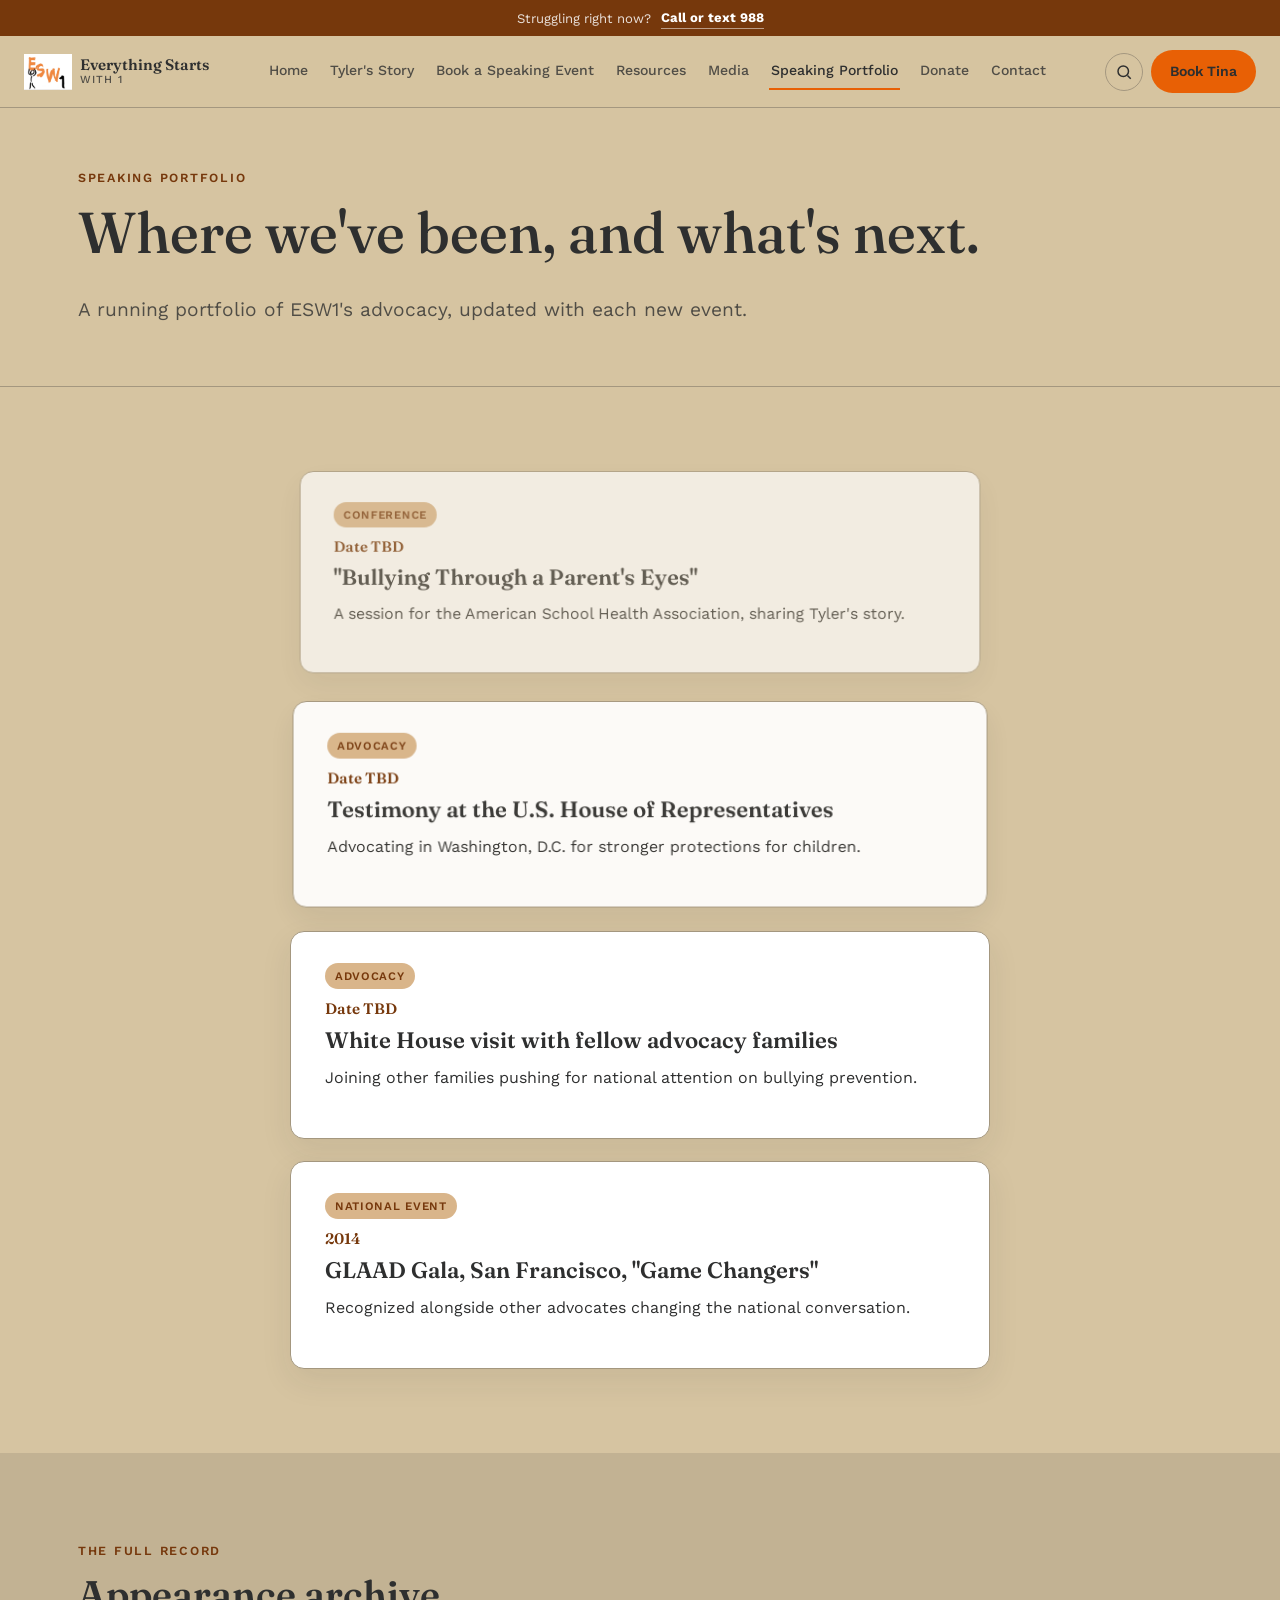
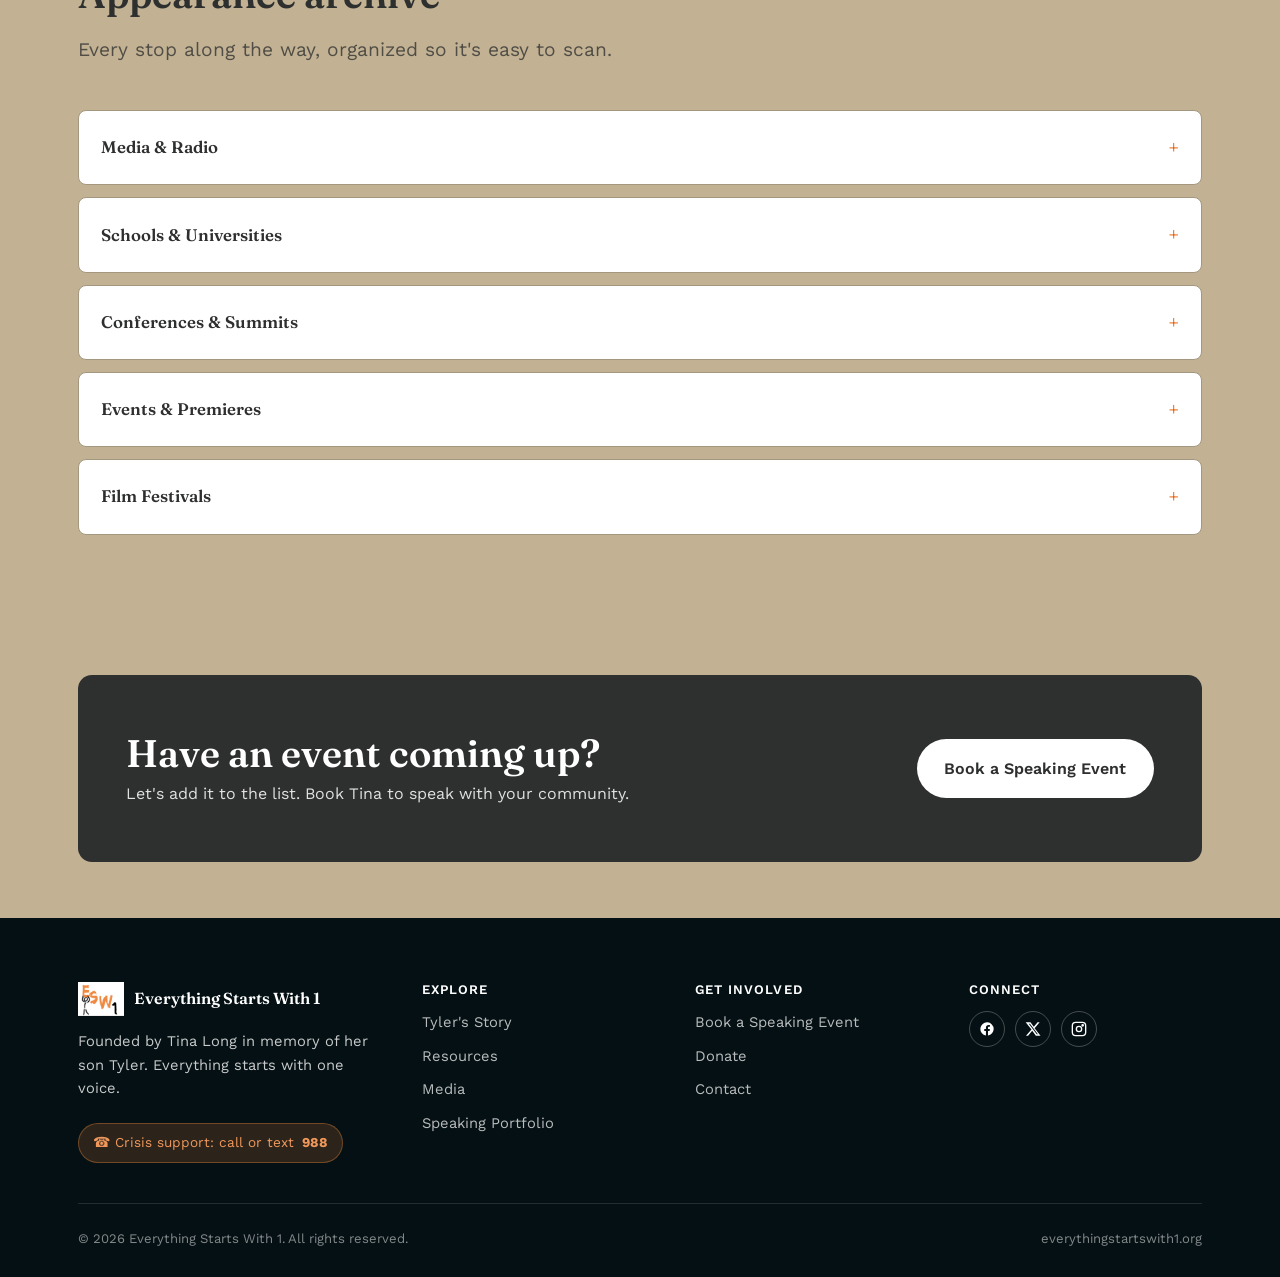
==== commit 2389207d: "Add files via upload" ====
--- a/blog.html
+++ b/blog.html
@@ -6,7 +6,7 @@
 <title>Speaking Portfolio | Everything Starts With 1</title>
 <meta name="description" content="A running record of Tina Long's speaking engagements and appearances, plus occasional guest op-eds.">
 <link rel="icon" href="favicon.png">
-<link rel="stylesheet" href="css/style.css">
+<link rel="stylesheet" href="style.css">
 </head>
 <body>
 
@@ -19,7 +19,7 @@
   </div>
   <div class="nav-wrap">
     <a href="index.html" class="brand">
-      <img src="assets/logo/esw1-logo.png" alt="Everything Starts With 1 logo">
+      <img src="esw1-logo.png" alt="Everything Starts With 1 logo">
       <span class="brand-name">Everything Starts<br><small>With 1</small></span>
     </a>
     <nav class="main-nav" aria-label="Primary">
@@ -216,7 +216,7 @@
   <div class="container">
     <div class="footer-grid">
       <div>
-        <div class="footer-brand"><img src="assets/logo/esw1-logo.png" alt=""><span>Everything Starts With 1</span></div>
+        <div class="footer-brand"><img src="esw1-logo.png" alt=""><span>Everything Starts With 1</span></div>
         <p style="max-width:34ch;font-size:0.92rem;">Founded by Tina Long in memory of her son Tyler. Everything starts with one voice.</p>
         <div class="footer-crisis">☎ Crisis support: call or text <strong>988</strong></div>
       </div>
@@ -255,6 +255,6 @@
   </div>
 </footer>
 
-<script src="js/main.js"></script>
+<script src="main.js"></script>
 </body>
 </html>
--- a/style.css
+++ b/style.css
@@ -0,0 +1,839 @@
+/* =========================================================
+   Everything Starts With 1, Design System
+   Warm editorial: generous whitespace, big photography,
+   orange accent on soft neutrals, hopeful not somber.
+   ========================================================= */
+
+@import url('https://fonts.googleapis.com/css2?family=Fraunces:opsz,wght@9..144,400;9..144,500;9..144,600;9..144,700&family=Work+Sans:wght@400;500;600;700&display=swap');
+
+:root {
+  /* Color, ESW1 locked palette: Autumn Leaf, Golden Chestnut, Pale Oak, Graphite, Ink Black */
+  --color-orange: #E86005;
+  --color-orange-dark: #76380C;
+  --color-orange-secondary: #DD8039;
+  --color-orange-light: #F0985C;
+  --color-orange-tint: #D9B58A;
+  --color-ink: #2E2F2F;
+  --color-ink-soft: #504D46;
+  --color-ink-black: #051014;
+  --color-paper: #D6C4A1;
+  --color-paper-alt: #C2B293;
+  --color-white: #FFFFFF;
+  --color-line: #A4977F;
+  --color-crisis: #76380C;
+  --color-crisis-tint: #C2B293;
+
+  /* Type */
+  --font-display: 'Fraunces', Georgia, serif;
+  --font-body: 'Work Sans', -apple-system, BlinkMacSystemFont, sans-serif;
+
+  /* Layout */
+  --max-width: 1180px;
+  --radius: 14px;
+  --radius-sm: 8px;
+  --shadow-soft: 0 12px 32px rgba(43, 38, 34, 0.08);
+}
+
+* { box-sizing: border-box; }
+html { scroll-behavior: smooth; }
+
+body {
+  margin: 0;
+  font-family: var(--font-body);
+  color: var(--color-ink);
+  background: var(--color-paper);
+  line-height: 1.6;
+  -webkit-font-smoothing: antialiased;
+}
+
+img { max-width: 100%; display: block; }
+
+a { color: inherit; }
+
+.container {
+  max-width: var(--max-width);
+  margin: 0 auto;
+  padding: 0 28px;
+}
+
+h1, h2, h3, h4 {
+  font-family: var(--font-display);
+  font-weight: 600;
+  line-height: 1.15;
+  margin: 0 0 0.5em;
+  color: var(--color-ink);
+}
+
+h1 { font-size: clamp(2.4rem, 4.5vw, 4rem); font-weight: 500; }
+h2 { font-size: clamp(1.9rem, 3vw, 2.6rem); }
+h3 { font-size: 1.4rem; }
+
+p { margin: 0 0 1.1em; }
+
+.eyebrow {
+  display: inline-block;
+  font-family: var(--font-body);
+  font-weight: 600;
+  font-size: 0.78rem;
+  letter-spacing: 0.14em;
+  text-transform: uppercase;
+  color: var(--color-orange-dark);
+  margin-bottom: 0.9em;
+}
+
+.lede {
+  font-size: 1.2rem;
+  color: var(--color-ink-soft);
+  max-width: 60ch;
+}
+
+/* Buttons */
+.btn {
+  display: inline-flex;
+  align-items: center;
+  gap: 0.5em;
+  font-family: var(--font-body);
+  font-weight: 600;
+  font-size: 1rem;
+  padding: 0.9em 1.6em;
+  border-radius: 999px;
+  text-decoration: none;
+  border: 2px solid transparent;
+  cursor: pointer;
+  transition: transform 0.15s ease, box-shadow 0.15s ease, background 0.15s ease, color .15s ease;
+}
+.btn-primary {
+  background: var(--color-orange);
+  color: var(--color-ink);
+}
+.btn-primary:hover { background: var(--color-orange-dark); color: var(--color-white); transform: translateY(-1px); }
+.btn-secondary {
+  background: transparent;
+  border-color: var(--color-ink);
+  color: var(--color-ink);
+}
+.btn-secondary:hover { background: var(--color-ink); color: var(--color-white); }
+.btn-on-dark {
+  background: var(--color-white);
+  color: var(--color-ink);
+}
+.btn-on-dark:hover { background: var(--color-orange-tint); }
+.btn-ghost {
+  background: transparent;
+  border-color: rgba(255,255,255,0.6);
+  color: var(--color-white);
+}
+.btn-ghost:hover { background: rgba(255,255,255,0.15); }
+
+.btn-row { display: flex; flex-wrap: wrap; gap: 14px; }
+
+/* =========================================================
+   Header / Nav
+   ========================================================= */
+.site-header {
+  position: sticky;
+  top: 0;
+  z-index: 100;
+  background: rgba(214, 196, 161, 0.96);
+  backdrop-filter: blur(8px);
+  border-bottom: 1px solid var(--color-line);
+}
+.nav-wrap {
+  max-width: 1360px;
+  margin: 0 auto;
+  padding: 14px 24px;
+  display: flex;
+  align-items: center;
+  justify-content: space-between;
+  gap: 16px;
+}
+.brand {
+  display: flex;
+  align-items: center;
+  gap: 8px;
+  text-decoration: none;
+  flex-shrink: 0;
+}
+.brand img { height: 36px; width: auto; }
+.brand-name {
+  font-family: var(--font-display);
+  font-weight: 600;
+  font-size: 0.95rem;
+  color: var(--color-ink);
+  line-height: 1.1;
+  white-space: nowrap;
+}
+.brand-name small {
+  display: block;
+  font-family: var(--font-body);
+  font-weight: 500;
+  font-size: 0.68rem;
+  letter-spacing: 0.08em;
+  text-transform: uppercase;
+  color: var(--color-ink-soft);
+}
+
+.main-nav {
+  display: flex;
+  align-items: center;
+  gap: 18px;
+  flex-wrap: nowrap;
+  white-space: nowrap;
+}
+.main-nav a {
+  text-decoration: none;
+  font-weight: 500;
+  font-size: 0.88rem;
+  color: var(--color-ink-soft);
+  padding: 6px 2px;
+  border-bottom: 2px solid transparent;
+  transition: color .15s ease, border-color .15s ease;
+}
+.main-nav a:hover,
+.main-nav a[aria-current="page"] {
+  color: var(--color-ink);
+  border-color: var(--color-orange);
+}
+
+.nav-actions { display: flex; align-items: center; gap: 8px; flex-shrink: 0; }
+
+.nav-toggle {
+  display: none;
+  background: none;
+  border: none;
+  cursor: pointer;
+  padding: 8px;
+}
+.nav-toggle span {
+  display: block;
+  width: 24px;
+  height: 2px;
+  background: var(--color-ink);
+  margin: 5px 0;
+}
+
+/* Search */
+.search-wrap { position: relative; }
+.search-toggle {
+  background: none;
+  border: 1px solid var(--color-line);
+  border-radius: 999px;
+  width: 38px;
+  height: 38px;
+  display: flex;
+  align-items: center;
+  justify-content: center;
+  cursor: pointer;
+  color: var(--color-ink);
+}
+.search-toggle:hover { background: var(--color-orange-tint); border-color: var(--color-orange); }
+.search-panel {
+  display: none;
+  position: absolute;
+  right: 0;
+  top: calc(100% + 10px);
+  width: min(360px, 88vw);
+  background: var(--color-white);
+  border: 1px solid var(--color-line);
+  border-radius: var(--radius);
+  box-shadow: var(--shadow-soft);
+  padding: 14px;
+}
+.search-panel.open { display: block; }
+.search-panel input[type="search"] {
+  width: 100%;
+  padding: 10px 12px;
+  border-radius: var(--radius-sm);
+  border: 1px solid var(--color-line);
+  font-family: var(--font-body);
+  font-size: 0.95rem;
+  outline: none;
+}
+.search-panel input[type="search"]:focus { border-color: var(--color-orange); }
+.search-results { margin-top: 10px; max-height: 300px; overflow-y: auto; }
+.search-results a {
+  display: block;
+  text-decoration: none;
+  padding: 9px 8px;
+  border-radius: var(--radius-sm);
+  color: var(--color-ink);
+}
+.search-results a:hover { background: var(--color-orange-tint); }
+.search-results .result-title { font-weight: 600; font-size: 0.92rem; }
+.search-results .result-desc { font-size: 0.82rem; color: var(--color-ink-soft); }
+.search-empty { font-size: 0.85rem; color: var(--color-ink-soft); padding: 8px; }
+
+/* =========================================================
+   Hero
+   ========================================================= */
+.hero {
+  position: relative;
+  overflow: hidden;
+  background: var(--color-ink-black);
+  color: var(--color-white);
+}
+.hero-grid {
+  max-width: var(--max-width);
+  margin: 0 auto;
+  padding: 64px 28px 56px;
+  display: grid;
+  grid-template-columns: 1.05fr 0.95fr;
+  gap: 48px;
+  align-items: center;
+}
+.hero-copy .eyebrow { color: var(--color-orange-light); }
+.hero h1 { color: var(--color-white); }
+.hero-copy .lede { color: rgba(255,255,255,0.82); }
+.hero-image-frame {
+  position: relative;
+  border-radius: var(--radius);
+  overflow: hidden;
+  box-shadow: var(--shadow-soft);
+  aspect-ratio: 4 / 5;
+}
+.hero-image-frame img {
+  width: 100%; height: 100%; object-fit: cover; object-position: top center;
+}
+.hero-image-caption {
+  position: absolute;
+  left: 0; right: 0; bottom: 0;
+  padding: 18px 20px;
+  background: linear-gradient(0deg, rgba(0,0,0,0.55), transparent);
+  color: #fff;
+  font-size: 0.85rem;
+}
+
+/* Tribute song widget */
+.song-widget {
+  margin-top: 28px;
+  display: inline-flex;
+  align-items: center;
+  gap: 12px;
+  background: rgba(255,255,255,0.08);
+  border: 1px solid rgba(255,255,255,0.22);
+  border-radius: 999px;
+  padding: 8px 18px 8px 8px;
+}
+.song-widget button.song-play {
+  width: 40px; height: 40px;
+  border-radius: 50%;
+  border: none;
+  background: var(--color-orange);
+  color: #fff;
+  display: flex; align-items: center; justify-content: center;
+  cursor: pointer;
+  flex-shrink: 0;
+}
+.song-widget button.song-play:hover { background: var(--color-orange-dark); }
+.song-meta { font-size: 0.85rem; line-height: 1.25; }
+.song-meta strong { display: block; font-size: 0.88rem; }
+.song-meta span { color: rgba(255,255,255,0.65); }
+
+/* =========================================================
+   Sections
+   ========================================================= */
+section { padding: 84px 0; }
+section.tight { padding: 56px 0; }
+.section-alt { background: var(--color-paper-alt); }
+.section-ink { background: var(--color-ink-black); color: var(--color-white); }
+.section-ink .eyebrow { color: var(--color-orange-light); }
+.section-ink h2 { color: var(--color-white); }
+
+.section-head {
+  max-width: 640px;
+  margin: 0 auto 44px;
+  text-align: center;
+}
+.section-head.left { margin: 0 0 44px; text-align: left; }
+
+/* Mission / story hook */
+.hook-grid {
+  display: grid;
+  grid-template-columns: 0.9fr 1.1fr;
+  gap: 56px;
+  align-items: center;
+}
+.hook-grid img {
+  border-radius: var(--radius);
+  box-shadow: var(--shadow-soft);
+}
+.mission-quote {
+  font-family: var(--font-display);
+  font-size: clamp(1.3rem, 2vw, 1.7rem);
+  font-weight: 500;
+  line-height: 1.4;
+  color: var(--color-ink);
+  border-left: 3px solid var(--color-orange);
+  padding-left: 22px;
+  margin: 26px 0;
+}
+
+/* Cards / grid */
+.grid-3 { display: grid; grid-template-columns: repeat(3, 1fr); gap: 28px; }
+.grid-2 { display: grid; grid-template-columns: repeat(2, 1fr); gap: 28px; }
+.card {
+  background: var(--color-white);
+  border-radius: var(--radius);
+  padding: 32px 28px;
+  border: 1px solid var(--color-line);
+  height: 100%;
+}
+.card .icon-badge {
+  width: 46px; height: 46px;
+  border-radius: 50%;
+  background: var(--color-orange-tint);
+  color: var(--color-orange-dark);
+  display: flex; align-items: center; justify-content: center;
+  margin-bottom: 16px;
+}
+
+/* CTA band */
+.cta-band {
+  background: var(--color-orange);
+  color: var(--color-white);
+  border-radius: var(--radius);
+  padding: 56px 48px;
+  display: flex;
+  align-items: center;
+  justify-content: space-between;
+  gap: 32px;
+  flex-wrap: wrap;
+}
+.cta-band h2 { color: var(--color-ink); margin-bottom: 6px; }
+.cta-band p { color: var(--color-ink-soft); margin: 0; }
+
+/* Crisis strip, sits inside the sticky header, always on screen */
+.crisis-strip {
+  background: var(--color-crisis);
+}
+.crisis-strip .container {
+  padding-top: 7px;
+  padding-bottom: 7px;
+  display: flex;
+  align-items: center;
+  gap: 10px;
+  flex-wrap: wrap;
+  justify-content: center;
+  text-align: center;
+}
+.crisis-strip span { color: rgba(255,255,255,0.85); font-size: 0.82rem; }
+.crisis-strip a {
+  color: #fff;
+  font-weight: 700;
+  font-size: 0.82rem;
+  text-decoration: none;
+  border-bottom: 1px solid rgba(255,255,255,0.5);
+}
+.crisis-strip a:hover { color: var(--color-orange-light); border-color: var(--color-orange-light); }
+
+/* Carousel, auto-rotating slideshow, one image at a time */
+.carousel {
+  position: relative;
+  overflow: hidden;
+  border-radius: var(--radius);
+  box-shadow: var(--shadow-soft);
+  aspect-ratio: 16 / 9;
+  background: var(--color-ink);
+}
+.carousel-track {
+  display: flex;
+  height: 100%;
+  transition: transform 0.9s cubic-bezier(.65,0,.35,1);
+}
+.carousel-item {
+  flex: 0 0 100%;
+  width: 100%;
+  height: 100%;
+  position: relative;
+}
+.carousel-item img { width: 100%; height: 100%; object-fit: cover; }
+.carousel-item .cap {
+  position: absolute;
+  left: 0; right: 0; bottom: 0;
+  padding: 18px 22px;
+  background: linear-gradient(0deg, rgba(9,30,3,0.75), transparent);
+  color: #fff;
+  font-size: 0.92rem;
+}
+.carousel-dots {
+  display: flex;
+  justify-content: center;
+  gap: 9px;
+  margin-top: 16px;
+}
+.carousel-dots button {
+  width: 9px; height: 9px;
+  border-radius: 50%;
+  border: none;
+  background: var(--color-line);
+  cursor: pointer;
+  padding: 0;
+}
+.carousel-dots button.active { background: var(--color-orange-dark); }
+
+/* Speaking Portfolio, scroll-stacking timeline */
+.portfolio-timeline { position: relative; max-width: 700px; margin: 0 auto; }
+.portfolio-event {
+  position: sticky;
+  top: 110px;
+  background: var(--color-white);
+  border: 1px solid var(--color-line);
+  border-radius: var(--radius);
+  padding: 30px 34px;
+  margin-bottom: 22px;
+  box-shadow: var(--shadow-soft);
+  transform-origin: top center;
+  will-change: transform, opacity;
+}
+.portfolio-event:last-child { margin-bottom: 0; }
+.portfolio-event .event-date { font-family: var(--font-display); color: var(--color-orange-dark); font-weight: 600; font-size: 0.95rem; margin-bottom: 6px; }
+
+/* Timeline (Tyler's Story) */
+.timeline { border-left: 2px solid var(--color-line); margin-left: 8px; padding-left: 32px; }
+.timeline-item { position: relative; padding-bottom: 40px; }
+.timeline-item:last-child { padding-bottom: 0; }
+.timeline-item::before {
+  content: '';
+  position: absolute;
+  left: -38px; top: 4px;
+  width: 12px; height: 12px;
+  border-radius: 50%;
+  background: var(--color-orange);
+  border: 3px solid var(--color-paper);
+  box-shadow: 0 0 0 2px var(--color-orange);
+}
+.timeline-item .year {
+  font-family: var(--font-display);
+  color: var(--color-orange-dark);
+  font-weight: 600;
+  font-size: 0.95rem;
+  margin-bottom: 4px;
+  display: block;
+}
+
+/* Forms */
+.form-card {
+  background: var(--color-white);
+  border: 1px solid var(--color-line);
+  border-radius: var(--radius);
+  padding: 40px;
+  box-shadow: var(--shadow-soft);
+}
+.form-row { margin-bottom: 20px; }
+.form-row label {
+  display: block;
+  font-weight: 600;
+  font-size: 0.9rem;
+  margin-bottom: 6px;
+}
+.form-row input,
+.form-row textarea,
+.form-row select {
+  width: 100%;
+  padding: 12px 14px;
+  border-radius: var(--radius-sm);
+  border: 1px solid var(--color-line);
+  font-family: var(--font-body);
+  font-size: 1rem;
+  background: var(--color-paper);
+  outline: none;
+}
+.form-row input:focus,
+.form-row textarea:focus,
+.form-row select:focus { border-color: var(--color-orange); background: var(--color-white); }
+.form-row.two-col { display: grid; grid-template-columns: 1fr 1fr; gap: 20px; }
+.form-note { font-size: 0.85rem; color: var(--color-ink-soft); margin-top: 14px; }
+.form-success {
+  display: none;
+  background: #EAF5EC;
+  border: 1px solid #C8E6CB;
+  color: #2E5D34;
+  padding: 16px 18px;
+  border-radius: var(--radius-sm);
+  margin-bottom: 20px;
+  font-size: 0.92rem;
+}
+
+/* Credibility: stats, featured-in pills, accordion lists */
+.stat-grid {
+  display: grid;
+  grid-template-columns: repeat(4, 1fr);
+  gap: 20px;
+  margin-bottom: 40px;
+}
+.stat-card {
+  text-align: center;
+  background: var(--color-white);
+  border: 1px solid var(--color-line);
+  border-radius: var(--radius);
+  padding: 26px 16px;
+}
+.stat-card .num {
+  display: block;
+  font-family: var(--font-display);
+  font-size: 2.1rem;
+  font-weight: 600;
+  color: var(--color-orange-dark);
+  line-height: 1;
+  margin-bottom: 6px;
+}
+.stat-card .label {
+  font-size: 0.82rem;
+  color: var(--color-ink-soft);
+  letter-spacing: 0.02em;
+}
+
+.featured-in-label {
+  font-size: 0.78rem;
+  font-weight: 600;
+  letter-spacing: 0.1em;
+  text-transform: uppercase;
+  color: var(--color-ink-soft);
+  margin-bottom: 14px;
+}
+.pill-row { display: flex; flex-wrap: wrap; gap: 10px; }
+.pill {
+  display: inline-block;
+  background: var(--color-white);
+  border: 1px solid var(--color-line);
+  border-radius: 999px;
+  padding: 8px 18px;
+  font-size: 0.88rem;
+  font-weight: 600;
+  color: var(--color-ink);
+}
+
+.detail-lists { display: flex; flex-direction: column; gap: 12px; }
+.detail-lists details {
+  background: var(--color-white);
+  border: 1px solid var(--color-line);
+  border-radius: var(--radius-sm);
+  padding: 4px 22px;
+}
+.detail-lists summary {
+  cursor: pointer;
+  padding: 16px 0;
+  font-weight: 600;
+  font-family: var(--font-display);
+  font-size: 1.05rem;
+  display: flex;
+  align-items: center;
+  justify-content: space-between;
+  list-style: none;
+}
+.detail-lists summary::-webkit-details-marker { display: none; }
+.detail-lists summary::after {
+  content: '+';
+  font-size: 1.3rem;
+  color: var(--color-orange);
+  font-weight: 400;
+  margin-left: 12px;
+}
+.detail-lists details[open] summary::after { content: '–'; }
+.detail-lists .list-columns {
+  columns: 2;
+  column-gap: 28px;
+  padding: 0 0 20px;
+  font-size: 0.92rem;
+  color: var(--color-ink-soft);
+}
+.detail-lists .list-columns div { break-inside: avoid; padding: 4px 0; }
+
+.press-list { display: flex; flex-direction: column; gap: 0; }
+.press-row {
+  display: flex;
+  align-items: baseline;
+  justify-content: space-between;
+  gap: 20px;
+  padding: 18px 0;
+  border-bottom: 1px solid var(--color-line);
+  text-decoration: none;
+  color: var(--color-ink);
+}
+.press-row:last-child { border-bottom: none; }
+.press-row:hover .press-title { color: var(--color-orange-dark); }
+.press-row .press-outlet {
+  font-size: 0.78rem;
+  font-weight: 600;
+  letter-spacing: 0.06em;
+  text-transform: uppercase;
+  color: var(--color-orange-dark);
+  flex-shrink: 0;
+  width: 150px;
+}
+.press-row .press-title { font-weight: 500; transition: color .15s ease; }
+.press-row .press-arrow { flex-shrink: 0; color: var(--color-ink-soft); }
+
+/* Placeholder / reserved section */
+.placeholder-box {
+  border: 2px dashed var(--color-line);
+  border-radius: var(--radius);
+  padding: 40px;
+  text-align: center;
+  color: var(--color-ink-soft);
+  background: var(--color-white);
+}
+.placeholder-box .eyebrow { color: var(--color-ink-soft); }
+
+/* Media embeds */
+.video-frame {
+  position: relative;
+  width: 100%;
+  aspect-ratio: 16/9;
+  border-radius: var(--radius);
+  overflow: hidden;
+  box-shadow: var(--shadow-soft);
+  background: #000;
+}
+.video-frame iframe { width: 100%; height: 100%; border: 0; }
+
+.media-gallery { display: grid; grid-template-columns: repeat(3, 1fr); gap: 20px; }
+.media-gallery figure { margin: 0; border-radius: var(--radius-sm); overflow: hidden; box-shadow: var(--shadow-soft); background: var(--color-white); }
+.media-gallery img { height: 220px; width: 100%; object-fit: cover; }
+.media-gallery figcaption { padding: 10px 12px; font-size: 0.8rem; color: var(--color-ink-soft); }
+
+/* Blog / speaking portfolio */
+.event-list { display: flex; flex-direction: column; gap: 0; }
+.event-row {
+  display: grid;
+  grid-template-columns: 140px 1fr;
+  gap: 24px;
+  padding: 26px 0;
+  border-bottom: 1px solid var(--color-line);
+  align-items: start;
+}
+.event-row:first-child { padding-top: 0; }
+.event-date { font-family: var(--font-display); color: var(--color-orange-dark); font-weight: 600; }
+.tag {
+  display: inline-block;
+  font-size: 0.72rem;
+  font-weight: 600;
+  letter-spacing: 0.06em;
+  text-transform: uppercase;
+  background: var(--color-orange-tint);
+  color: var(--color-orange-dark);
+  padding: 4px 10px;
+  border-radius: 999px;
+  margin-bottom: 8px;
+}
+
+/* Footer */
+.site-footer {
+  background: var(--color-ink-black);
+  color: rgba(255,255,255,0.78);
+  padding: 64px 0 28px;
+}
+.footer-grid {
+  display: grid;
+  grid-template-columns: 1.3fr 1fr 1fr 1fr;
+  gap: 40px;
+  padding-bottom: 40px;
+  border-bottom: 1px solid rgba(255,255,255,0.12);
+}
+.footer-brand { display: flex; align-items: center; gap: 10px; margin-bottom: 14px; }
+.footer-brand img { height: 34px; }
+.footer-brand span { font-family: var(--font-display); color: #fff; font-weight: 600; }
+.footer-col h4 {
+  color: #fff;
+  font-family: var(--font-body);
+  font-size: 0.82rem;
+  letter-spacing: 0.08em;
+  text-transform: uppercase;
+  margin-bottom: 14px;
+}
+.footer-col a {
+  display: block;
+  text-decoration: none;
+  color: rgba(255,255,255,0.72);
+  font-size: 0.92rem;
+  margin-bottom: 10px;
+}
+.footer-col a:hover { color: #fff; }
+.footer-crisis {
+  margin-top: 6px;
+  display: inline-flex;
+  align-items: center;
+  gap: 8px;
+  background: rgba(221,128,57,0.18);
+  border: 1px solid rgba(221,128,57,0.4);
+  padding: 8px 14px;
+  border-radius: 999px;
+  font-size: 0.85rem;
+  color: var(--color-orange-light);
+}
+.footer-bottom {
+  padding-top: 24px;
+  display: flex;
+  justify-content: space-between;
+  flex-wrap: wrap;
+  gap: 10px;
+  font-size: 0.82rem;
+  color: rgba(255,255,255,0.5);
+}
+.social-row { display: flex; gap: 10px; }
+.social-row a {
+  width: 36px; height: 36px;
+  border-radius: 50%;
+  border: 1px solid rgba(255,255,255,0.25);
+  display: flex; align-items: center; justify-content: center;
+  color: #fff;
+  text-decoration: none;
+}
+.social-row a:hover { background: var(--color-orange); border-color: var(--color-orange); }
+
+/* Page hero (interior pages) */
+.page-hero {
+  padding: 56px 0 40px;
+  border-bottom: 1px solid var(--color-line);
+}
+.page-hero .lede { margin-top: 10px; }
+
+/* Utility */
+.text-center { text-align: center; }
+.mt-0 { margin-top: 0; }
+.stack-lg > * + * { margin-top: 24px; }
+.tone-note {
+  font-size: 0.85rem;
+  color: var(--color-ink-soft);
+  background: var(--color-paper-alt);
+  border-radius: var(--radius-sm);
+  padding: 12px 16px;
+}
+
+/* Responsive */
+@media (max-width: 900px) {
+  .hero-grid { grid-template-columns: 1fr; padding-top: 40px; }
+  .hero-image-frame { order: -1; aspect-ratio: 16/10; }
+  .hook-grid { grid-template-columns: 1fr; gap: 32px; }
+  .grid-3, .grid-2, .media-gallery, .footer-grid { grid-template-columns: 1fr 1fr; }
+  .form-row.two-col { grid-template-columns: 1fr; }
+  .event-row { grid-template-columns: 1fr; gap: 6px; }
+}
+
+@media (max-width: 1060px) {
+  .main-nav { display: none; }
+  .nav-toggle { display: block; }
+  body.nav-open .main-nav {
+    display: flex;
+    flex-direction: column;
+    position: absolute;
+    top: 100%;
+    left: 0; right: 0;
+    background: var(--color-paper);
+    border-bottom: 1px solid var(--color-line);
+    padding: 16px 28px 24px;
+    gap: 14px;
+  }
+}
+
+@media (max-width: 720px) {
+  .grid-3, .grid-2, .media-gallery, .footer-grid { grid-template-columns: 1fr; }
+  .cta-band { flex-direction: column; text-align: center; }
+  section { padding: 56px 0; }
+  .stat-grid { grid-template-columns: repeat(2, 1fr); gap: 12px; }
+  .detail-lists .list-columns { columns: 1; }
+  .press-row { flex-direction: column; gap: 4px; }
+  .press-row .press-outlet { width: auto; }
+  .crisis-strip span { display: none; }
+  .portfolio-event { top: 76px; padding: 22px 22px; }
+}
